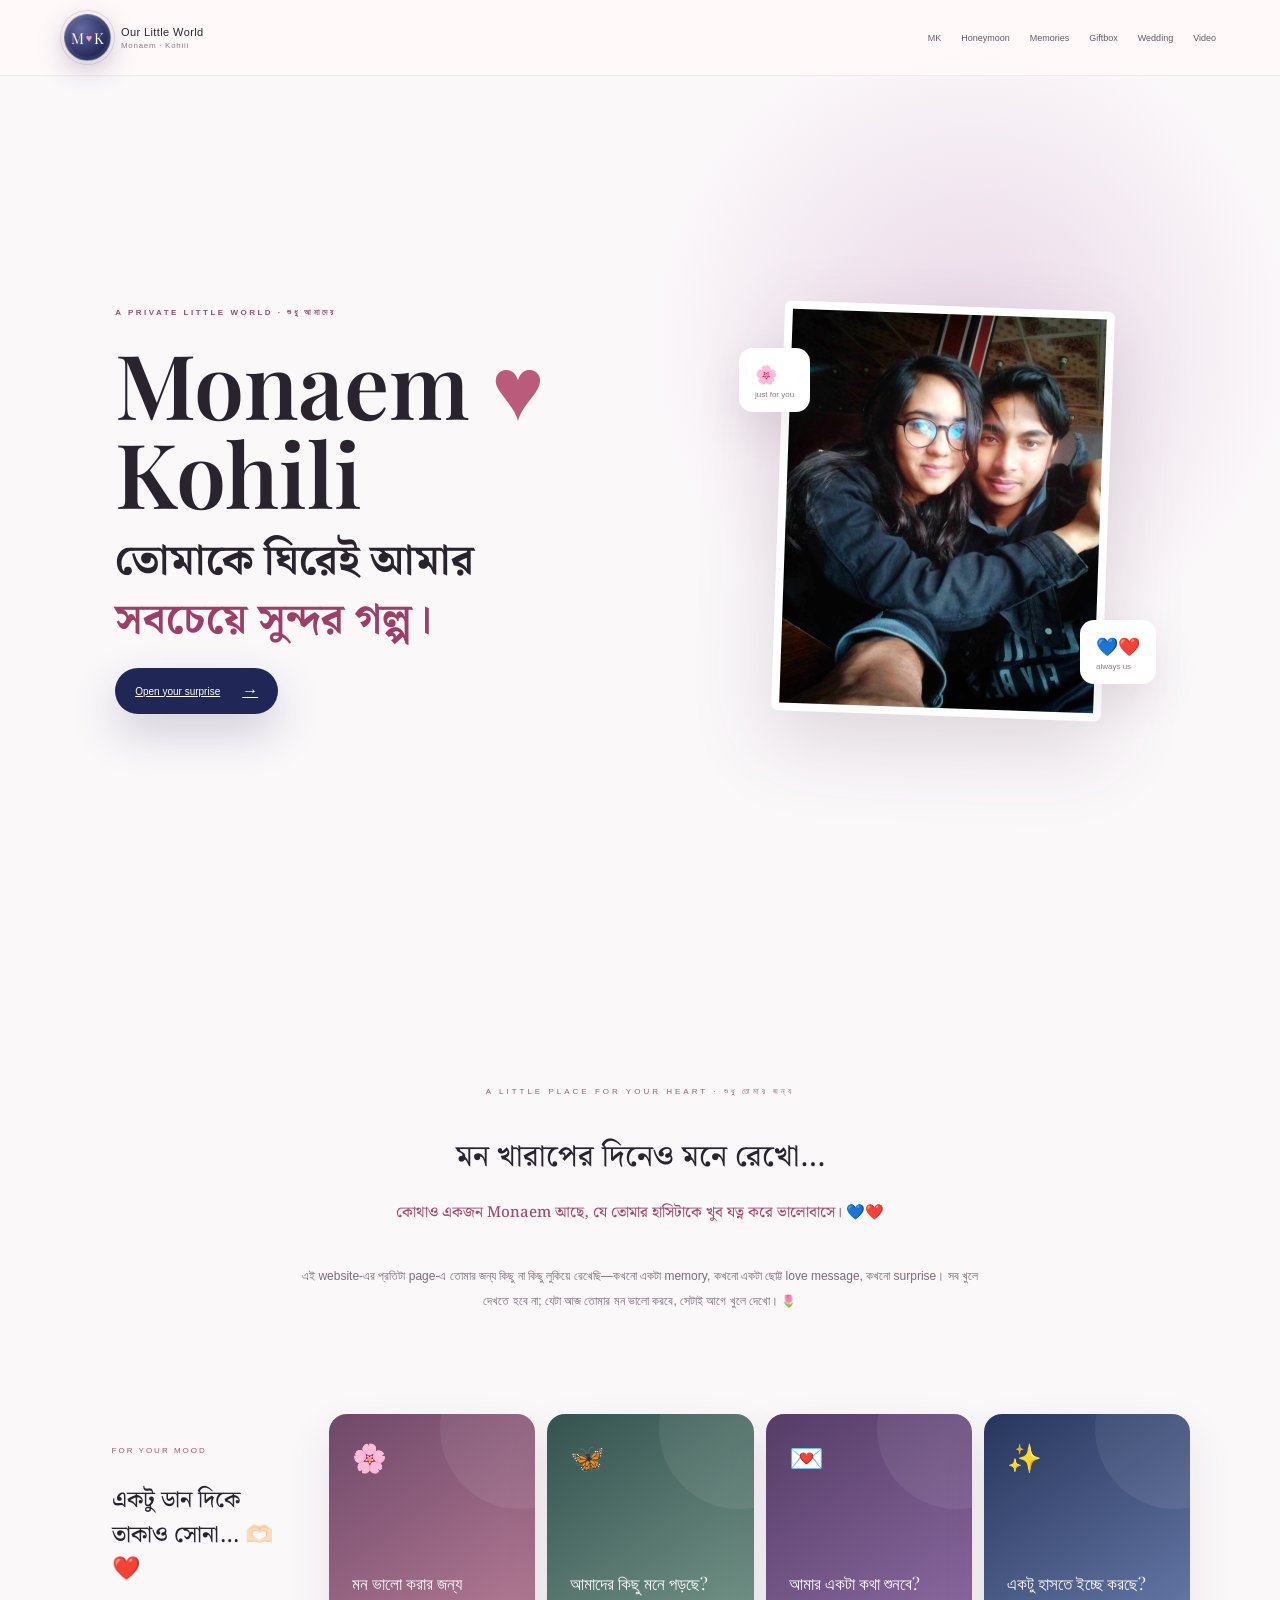
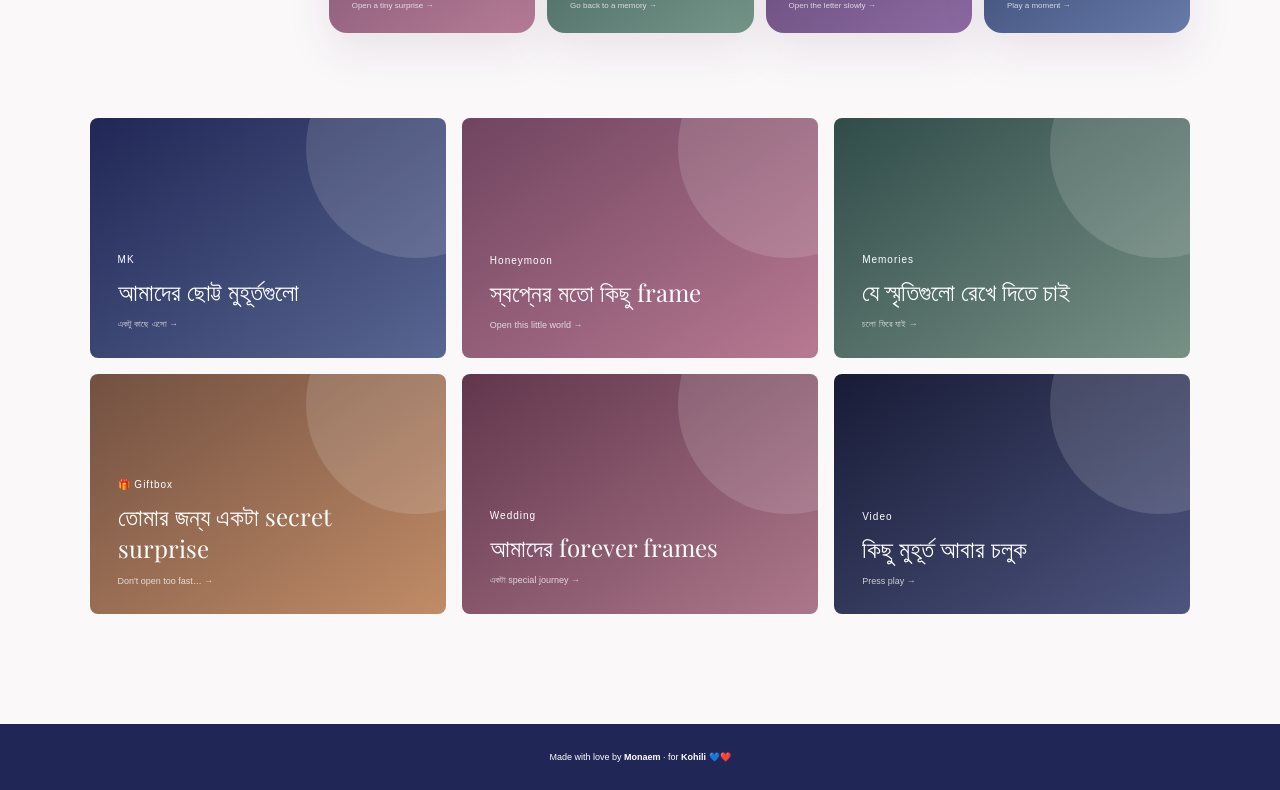
==== index.html @ af4879c7 "First commit" ====
<!doctype html>
<html lang="bn">
<head>
<meta charset="utf-8"><meta name="viewport" content="width=device-width,initial-scale=1">
<title>Monaem ♥ Kohili — Our Little World</title>
<link href="https://fonts.googleapis.com/css2?family=Noto+Serif+Bengali:wght@400;500;600;700&family=Playfair+Display:wght@500;600;700&display=swap" rel="stylesheet">
<link rel="stylesheet" href="style.css">
</head>
<body>
<div class="petals"></div>
<nav>
<a class="logo" href="index.html"><span class="mkmark"><i>M</i><b>♥</b><i>K</i></span><strong>Our Little World<small>Monaem · Kohili</small></strong></a>
<div class="links">
<a href="mk.html">MK</a><a href="honeymoon.html">Honeymoon</a><a href="memories.html">Memories</a>
<a href="giftbox.html">Giftbox</a><a href="wedding.html">Wedding</a><a href="video.html">Video</a>
</div>
</nav>
<section class="hero">
<div class="copy">
<div class="eyebrow">A PRIVATE LITTLE WORLD · শুধু আমাদের</div>
<h1>Monaem <i>♥</i> Kohili</h1>
<h2>তোমাকে ঘিরেই আমার<br><em>সবচেয়ে সুন্দর গল্প।</em></h2>

<a class="primary" href="giftbox.html">Open your surprise <span>→</span></a>
</div>
<div class="portrait">
<div class="photo-frame"><img src="./Mk/12.jpg" alt="Monaem & Kohili" onerror="this.style.display='none';this.parentElement.classList.add('empty')"><div class="fallback">M ♥ K<small>our favorite picture</small></div></div>
<div class="orbit one">🌸<small>just for you</small></div>
<div class="orbit two">💙❤️<small>always us</small></div>
</div>
</section>
<section class="intro">
      <span>A LITTLE PLACE FOR YOUR HEART · শুধু তোমার জন্য</span>
      <h3>মন খারাপের দিনেও মনে রেখো…<br><em>কোথাও একজন Monaem আছে, যে তোমার হাসিটাকে খুব যত্ন করে ভালোবাসে। 💙❤️</em></h3>
      <p class="intro-copy">এই website-এর প্রতিটা page-এ তোমার জন্য কিছু না কিছু লুকিয়ে রেখেছি—কখনো একটা memory, কখনো একটা ছোট্ট love message, কখনো surprise। সব খুলে দেখতে হবে না; যেটা আজ তোমার মন ভালো করবে, সেটাই আগে খুলে দেখো। 🌷</p>
    </section>
<section class="mood-tools">
  <div class="mood-title"><span>FOR YOUR MOOD</span><h3>একটু ডান দিকে তাকাও সোনা… 🫶🏻❤️</h3></div>
  <a href="giftbox.html" class="mood-card calm"><i>🌸</i><b>মন ভালো করার জন্য</b><small>Open a tiny surprise →</small></a>
  <a href="memories.html" class="mood-card memory"><i>🦋</i><b>আমাদের কিছু মনে পড়ছে?</b><small>Go back to a memory →</small></a>
  <a href="letter.html" class="mood-card letter"><i>💌</i><b>আমার একটা কথা শুনবে?</b><small>Open the letter slowly →</small></a>
  <a href="video.html" class="mood-card video"><i>✨</i><b>একটু হাসতে ইচ্ছে করছে?</b><small>Play a moment →</small></a>
</section><section class="doors">
<a class="door blue" href="mk.html"><span>MK</span><b>আমাদের ছোট্ট মুহূর্তগুলো</b><small>একটু কাছে এসো →</small></a>
<a class="door rose" href="honeymoon.html"><span>Honeymoon</span><b>স্বপ্নের মতো কিছু frame</b><small>Open this little world →</small></a>
<a class="door green" href="memories.html"><span>Memories</span><b>যে স্মৃতিগুলো রেখে দিতে চাই</b><small>চলো ফিরে যাই →</small></a>
<a class="door gold" href="giftbox.html"><span>🎁 Giftbox</span><b>তোমার জন্য একটা secret surprise</b><small>Don't open too fast… →</small></a>
<a class="door wine" href="wedding.html"><span>Wedding</span><b>আমাদের forever frames</b><small>একটা special journey →</small></a>
<a class="door night" href="video.html"><span>Video</span><b>কিছু মুহূর্ত আবার চলুক</b><small>Press play →</small></a>
</section>
<footer>Made with love by <b>Monaem</b> · for <b>Kohili</b> 💙❤️</footer>
<script src="script.js"></script>
</body></html>
---- style.css ----
*{box-sizing:border-box}html{scroll-behavior:smooth}body{margin:0;color:#29232d;background:#fbf8fa;font-family:"Noto Serif Bengali",serif}.petals{position:fixed;inset:0;pointer-events:none;z-index:99;overflow:hidden}.petal{position:absolute;top:-30px;font-size:18px;animation:fall linear forwards;opacity:.7}@keyframes fall{to{transform:translate3d(var(--x),110vh,0) rotate(420deg);opacity:0}}nav{height:76px;position:fixed;z-index:20;top:0;left:0;right:0;display:flex;align-items:center;justify-content:space-between;padding:0 5vw;background:#fffaf9d9;backdrop-filter:blur(20px);border-bottom:1px solid #39223212}.logo{display:flex;align-items:center;gap:10px;color:#2b2630}.logo span{width:40px;height:40px;border-radius:50%;display:grid;place-items:center;background:#202756;color:#fff;font:12px Georgia}.logo strong{font:11px Arial}.logo small{display:block;font-size:8px;color:#8e7c87;margin-top:3px}.links{display:flex;gap:20px}.links a{font:9px Arial;color:#665763}.hero{min-height:100vh;padding:130px 9vw 80px;display:grid;grid-template-columns:1.1fr .9fr;gap:5vw;align-items:center;background:radial-gradient(circle at 76% 35%,#ead9e8,transparent 28%),#fbf8fa}.eyebrow{font:600 8px Arial;letter-spacing:2.5px;color:#a14c70}.hero h1{font:600 clamp(50px,7vw,92px)/1 "Playfair Display";margin:20px 0 15px}.hero h1 i{color:#bb5b7c;font-style:normal}.hero h2{font-size:clamp(25px,3.3vw,44px);line-height:1.4;margin:0}.hero h2 em{font-style:normal;color:#9d3e67}.hero p{max-width:630px;font:12px/2.1 Arial;color:#776b74}.primary{display:inline-flex;gap:22px;align-items:center;margin-top:18px;padding:14px 20px;border-radius:50px;background:#202756;color:white;font:10px Arial;box-shadow:0 18px 45px #20275635}.primary span{font-size:16px}.portrait{height:510px;display:grid;place-items:center;position:relative}.photo-frame{width:min(330px,70vw);height:410px;padding:8px;background:#fff;border-radius:7px;box-shadow:0 30px 80px #4b33452b;transform:rotate(2deg);overflow:hidden}.photo-frame img{width:100%;height:100%;object-fit:cover}.photo-frame.empty{background:linear-gradient(145deg,#242b5d,#8b627d);display:grid;place-items:center}.fallback{font:46px "Playfair Display";color:#fff;text-align:center}.fallback small{display:block;font:9px Arial;letter-spacing:2px;margin-top:10px;color:#e8cbd7}.orbit{position:absolute;background:#fff;border-radius:14px;padding:13px 16px;box-shadow:0 18px 45px #4b33451b;font-size:18px;animation:float 4s ease-in-out infinite}.orbit small{display:block;font:8px Arial;color:#8c7d86}.one{left:4%;top:18%}.two{right:2%;bottom:16%;animation-delay:-1.5s}@keyframes float{50%{transform:translateY(-12px)}}.intro{text-align:center;padding:80px 20px 45px}.intro span{font:8px Arial;letter-spacing:3px;color:#aa5575}.intro h3{font-size:25px;line-height:1.7;font-weight:500}.intro em{font-style:normal;color:#a24a6d;font-size:15px}.doors{padding:20px 7vw 110px;display:grid;grid-template-columns:repeat(3,1fr);gap:16px}.door{min-height:240px;border-radius:8px;padding:28px;color:#fff;display:flex;flex-direction:column;justify-content:flex-end;position:relative;overflow:hidden;transition:.5s}.door:before{content:"";position:absolute;width:220px;height:220px;border-radius:50%;right:-80px;top:-80px;background:#fff2}.door:hover{transform:translateY(-10px) scale(1.015);box-shadow:0 30px 65px #35253635}.door span{font:10px Arial;letter-spacing:1px;position:relative}.door b{font:24px "Playfair Display";margin-top:10px;position:relative}.door small{font:9px Arial;opacity:.75;margin-top:12px;position:relative}.blue{background:linear-gradient(145deg,#202756,#596691)}.rose{background:linear-gradient(145deg,#70445f,#b87992)}.green{background:linear-gradient(145deg,#304c49,#789187)}.gold{background:linear-gradient(145deg,#725041,#c18c67)}.wine{background:linear-gradient(145deg,#61364c,#ad778b)}.night{background:linear-gradient(145deg,#171b36,#4e557f)}footer{text-align:center;padding:28px;background:#202756;color:#fff;font:9px Arial}@media(max-width:850px){.links{display:none}.hero{grid-template-columns:1fr;padding-top:110px}.portrait{height:420px}.doors{grid-template-columns:1fr 1fr}}@media(max-width:550px){.doors{grid-template-columns:1fr}.portrait{height:380px}.photo-frame{height:320px}}

/* Premium navigation + logo polish */
nav a{text-decoration:none!important;border-bottom:0!important}nav a:hover{text-decoration:none!important;border-bottom:0!important}
.logo{text-decoration:none!important}.logo .mkmark{width:47px;height:47px;border-radius:50%;display:flex;align-items:center;justify-content:center;gap:2px;background:radial-gradient(circle at 35% 30%,#6569a0,#202756 72%);border:1px solid #ffffff55;box-shadow:0 8px 28px #20275645, inset 0 0 0 3px #ffffff12;position:relative;font-family:"Playfair Display";color:#fff}.logo .mkmark:after{content:"";position:absolute;inset:-5px;border:1px solid #b76b8738;border-radius:50%;transform:rotate(-12deg)}.logo .mkmark i{font-style:normal;font-size:15px}.logo .mkmark b{font-size:11px;color:#f0a5bd}.logo strong{letter-spacing:.4px}.logo small{letter-spacing:.7px}
/* Balanced 7-card gallery: center the final row instead of leaving it awkwardly empty. */
.gallery, .cards, .grid, .memory-grid, .photo-grid {
  justify-content: center !important;
}
@media (min-width: 720px) {
  .gallery, .cards, .grid, .memory-grid, .photo-grid {
    grid-template-columns: repeat(4, minmax(0, 1fr)) !important;
  }
}

/* V5 home: larger, richer love dashboard */
.hero{min-height:108vh}.hero-message{font-size:13px!important;line-height:2.15!important}.hero-message strong{color:#9d3e67}
.intro{padding:105px 20px 55px}.intro h3{font-size:30px}.intro-copy{max-width:700px;margin:25px auto 0;font:12px/2.1 Arial;color:#7c6c76}
.mood-tools{padding:45px 7vw 65px;display:grid;grid-template-columns:1.1fr repeat(4,1fr);gap:12px;align-items:stretch}
.mood-title{padding:22px}.mood-title span{font:8px Arial;letter-spacing:2px;color:#aa5575}.mood-title h3{font:23px/1.5 "Noto Serif Bengali";font-weight:500}
.mood-card{min-height:190px;padding:23px;border-radius:18px;color:#fff;display:flex;flex-direction:column;justify-content:flex-end;position:relative;overflow:hidden;transition:.55s cubic-bezier(.2,.8,.2,1);box-shadow:0 18px 45px #30223018}
.mood-card:after{content:"";position:absolute;width:160px;height:160px;border-radius:50%;right:-65px;top:-65px;background:#fff1}.mood-card:hover{transform:translateY(-8px);box-shadow:0 30px 65px #30223035}.mood-card i{font-style:normal;font-size:28px;position:relative;z-index:1;margin-bottom:auto}.mood-card b,.mood-card small{position:relative;z-index:1}.mood-card b{font:17px "Playfair Display"}.mood-card small{font:8px Arial;opacity:.75;margin-top:7px}
.mood-card.calm{background:linear-gradient(145deg,#6f4869,#b67c96)}.mood-card.memory{background:linear-gradient(145deg,#34524f,#76968a)}.mood-card.letter{background:linear-gradient(145deg,#553c66,#8d6ba3)}.mood-card.video{background:linear-gradient(145deg,#28365d,#677aa9)}
@media(max-width:1000px){.mood-tools{grid-template-columns:repeat(2,1fr)}.mood-title{grid-column:1/-1;text-align:center}}
@media(max-width:550px){.hero{min-height:100svh}.hero-message{font-size:11px!important}.intro{padding:75px 18px 35px}.intro h3{font-size:23px}.intro-copy{font-size:10px}.mood-tools{padding:30px 15px 55px;grid-template-columns:1fr 1fr}.mood-title{padding:12px 5px}.mood-title h3{font-size:20px}.mood-card{min-height:165px;padding:17px;border-radius:14px}.mood-card b{font-size:14px}}

/* V6 — MOBILE FIRST POLISH */
html,body{width:100%;max-width:100%;overflow-x:hidden}
img,video{max-width:100%;height:auto}
button,a{touch-action:manipulation}
@media(max-width:600px){
  body{font-size:14px}
  nav{width:100%;min-width:0;gap:10px}
  nav a,nav b{white-space:nowrap;overflow:hidden;text-overflow:ellipsis}
  nav a{padding:8px 2px}
  .hero{width:100%;min-height:100svh;padding-left:18px!important;padding-right:18px!important}
  .hero h1{max-width:100%;font-size:clamp(40px,12vw,58px)!important;line-height:1.03!important}
  .hero-message{max-width:340px;margin-left:auto;margin-right:auto}
  .mood-tools{width:100%;padding-left:12px!important;padding-right:12px!important;grid-template-columns:1fr 1fr!important;gap:9px!important}
  .mood-card{min-width:0;min-height:150px;padding:15px!important}
  .mood-card b{font-size:13px!important;line-height:1.35}
  .mood-card small{line-height:1.35}
  .intro{padding-left:18px!important;padding-right:18px!important}
  .intro h3{line-height:1.5!important}
  .doors{padding-left:12px!important;padding-right:12px!important}
  .doors>*{min-width:0}
  .gallery{width:100%;column-count:2!important;column-gap:8px!important;padding-left:8px!important;padding-right:8px!important}
  .card,.card:nth-child(n){width:100%;height:auto!important;aspect-ratio:.78;margin-bottom:8px!important;border-radius:13px}
  .caption{left:11px!important;right:11px!important;bottom:11px!important}
  .caption b{font-size:14px!important;line-height:1.25}
  .caption small{font-size:7px!important}
  .paper{max-height:88svh;overflow-y:auto;width:min(94vw,600px)!important;padding:34px 22px!important}
  .paper p{font-size:12px;line-height:1.85}
}
@media(max-width:380px){
  nav{padding-left:10px!important;padding-right:10px!important}
  nav a,nav b{font-size:8px!important}
  .mood-tools{gap:7px!important}
  .mood-card{min-height:140px;padding:12px!important}
  .mood-card i{font-size:22px}
  .mood-card b{font-size:12px!important}
  .gallery{column-gap:6px!important}
}
@media(min-width:601px){
  .gallery{column-count:3}
}

.door,
.door *,
.mood-card,
.mood-card * {
  text-decoration: none !important;
  border-bottom: none !important;
}
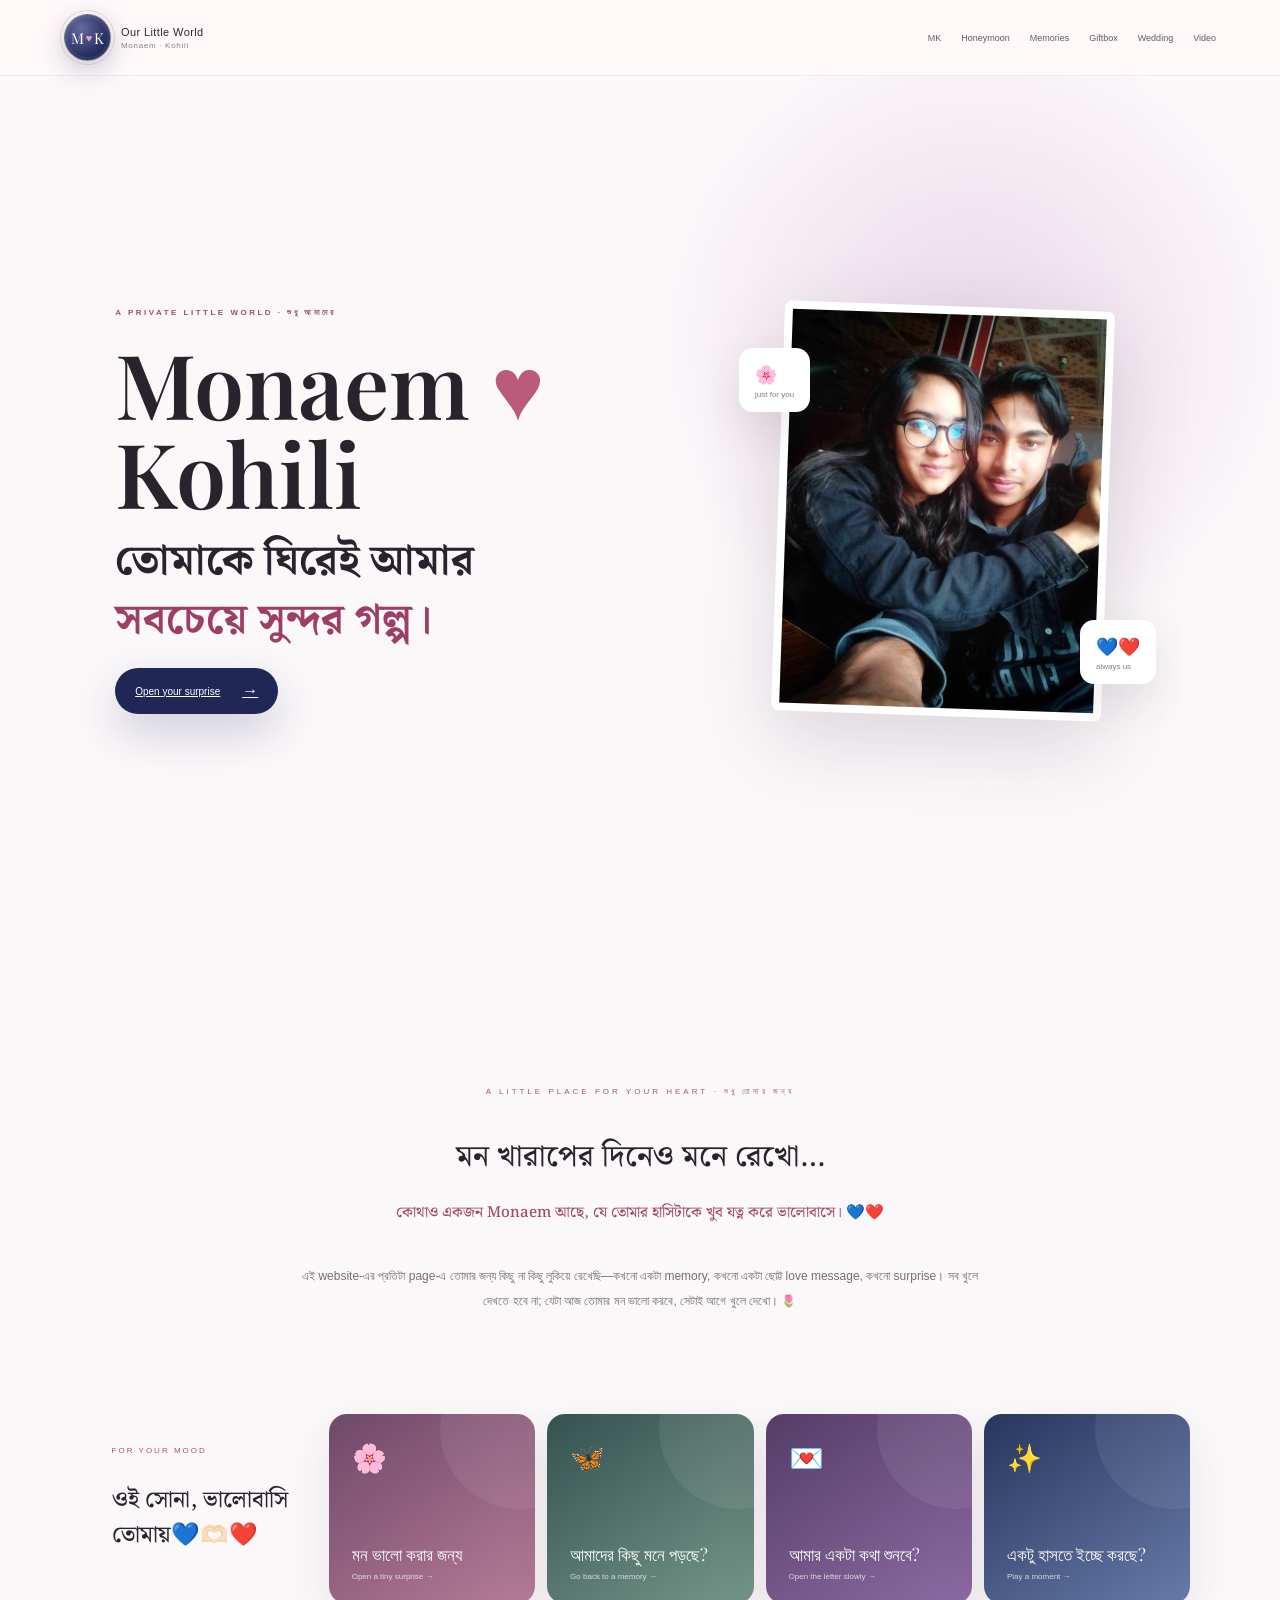
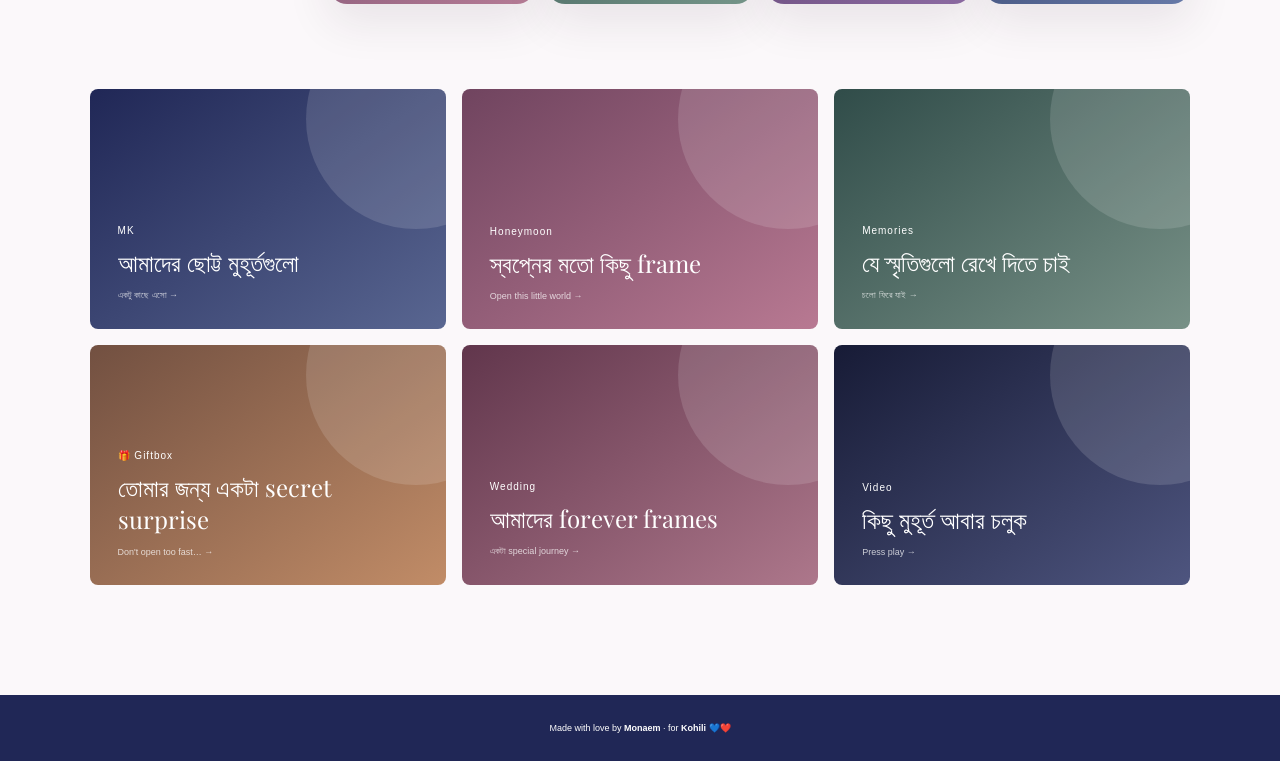
==== commit b2e5f7c6: "Updated love note" ====
--- a/index.html
+++ b/index.html
@@ -35,7 +35,7 @@
       <p class="intro-copy">এই website-এর প্রতিটা page-এ তোমার জন্য কিছু না কিছু লুকিয়ে রেখেছি—কখনো একটা memory, কখনো একটা ছোট্ট love message, কখনো surprise। সব খুলে দেখতে হবে না; যেটা আজ তোমার মন ভালো করবে, সেটাই আগে খুলে দেখো। 🌷</p>
     </section>
 <section class="mood-tools">
-  <div class="mood-title"><span>FOR YOUR MOOD</span><h3>একটু ডান দিকে তাকাও সোনা… 🫶🏻❤️</h3></div>
+  <div class="mood-title"><span>FOR YOUR MOOD</span><h3>ওই সোনা, ভালোবাসি তোমায়💙🫶🏻❤️</h3></div>
   <a href="giftbox.html" class="mood-card calm"><i>🌸</i><b>মন ভালো করার জন্য</b><small>Open a tiny surprise →</small></a>
   <a href="memories.html" class="mood-card memory"><i>🦋</i><b>আমাদের কিছু মনে পড়ছে?</b><small>Go back to a memory →</small></a>
   <a href="letter.html" class="mood-card letter"><i>💌</i><b>আমার একটা কথা শুনবে?</b><small>Open the letter slowly →</small></a>
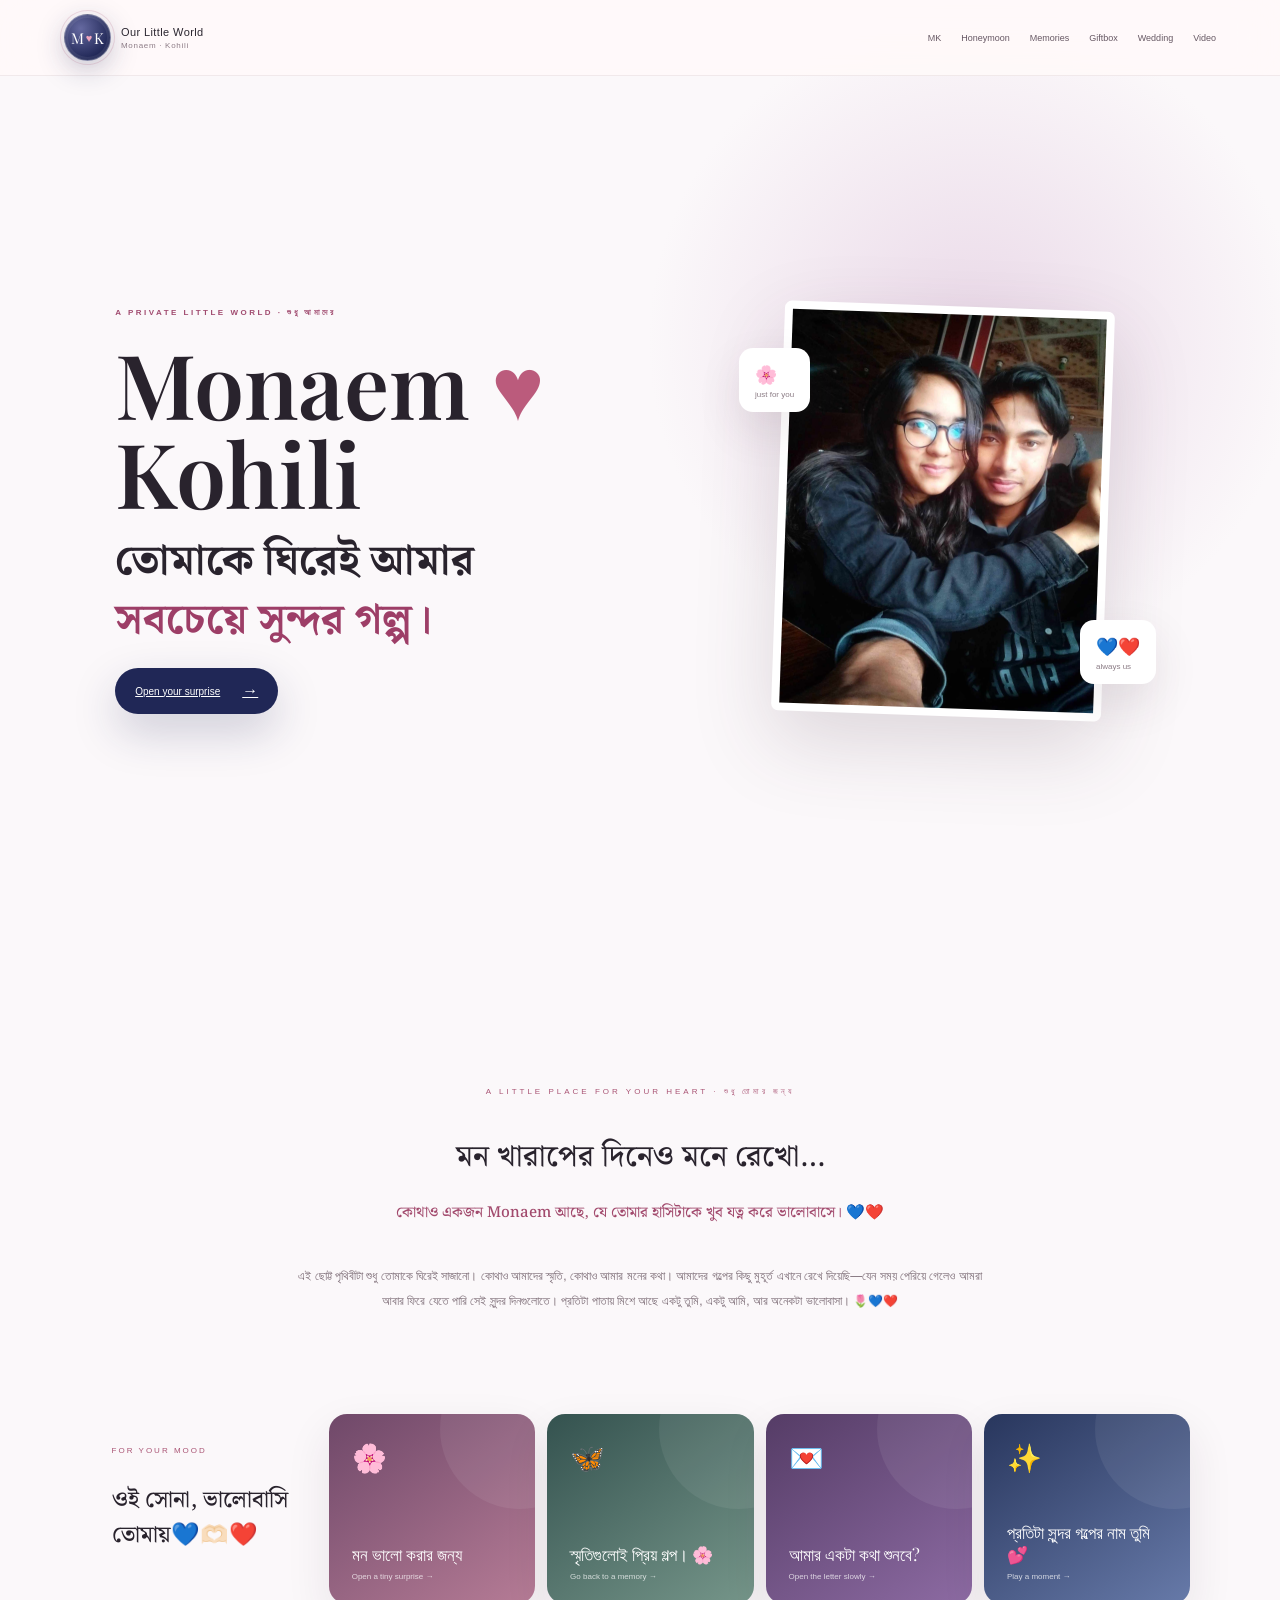
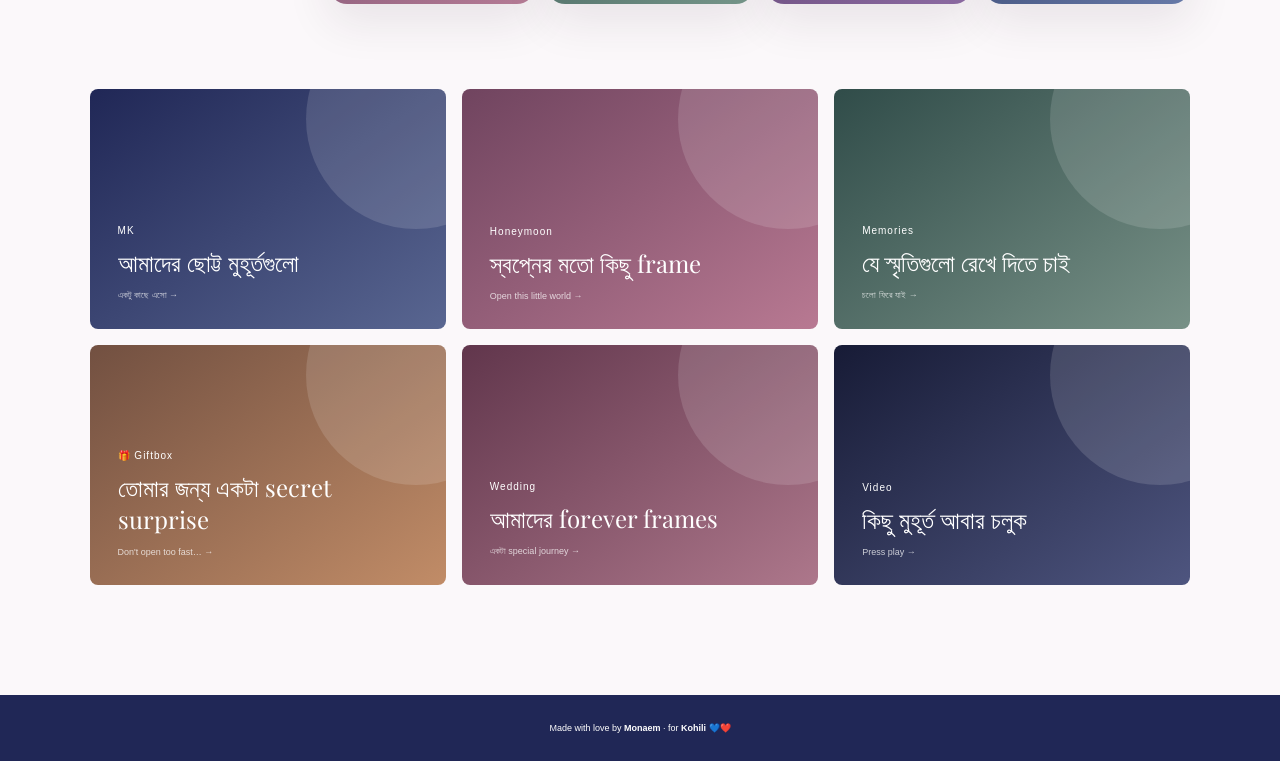
==== commit daa88dcf: "Update website" ====
--- a/index.html
+++ b/index.html
@@ -32,14 +32,14 @@
 <section class="intro">
       <span>A LITTLE PLACE FOR YOUR HEART · শুধু তোমার জন্য</span>
       <h3>মন খারাপের দিনেও মনে রেখো…<br><em>কোথাও একজন Monaem আছে, যে তোমার হাসিটাকে খুব যত্ন করে ভালোবাসে। 💙❤️</em></h3>
-      <p class="intro-copy">এই website-এর প্রতিটা page-এ তোমার জন্য কিছু না কিছু লুকিয়ে রেখেছি—কখনো একটা memory, কখনো একটা ছোট্ট love message, কখনো surprise। সব খুলে দেখতে হবে না; যেটা আজ তোমার মন ভালো করবে, সেটাই আগে খুলে দেখো। 🌷</p>
+      <p class="intro-copy">এই ছোট্ট পৃথিবীটা শুধু তোমাকে ঘিরেই সাজানো। কোথাও আমাদের স্মৃতি, কোথাও আমার মনের কথা। আমাদের গল্পের কিছু মুহূর্ত এখানে রেখে দিয়েছি—যেন সময় পেরিয়ে গেলেও আমরা আবার ফিরে যেতে পারি সেই সুন্দর দিনগুলোতে। প্রতিটা পাতায় মিশে আছে একটু তুমি, একটু আমি, আর অনেকটা ভালোবাসা। 🌷💙❤️</p>
     </section>
 <section class="mood-tools">
   <div class="mood-title"><span>FOR YOUR MOOD</span><h3>ওই সোনা, ভালোবাসি তোমায়💙🫶🏻❤️</h3></div>
   <a href="giftbox.html" class="mood-card calm"><i>🌸</i><b>মন ভালো করার জন্য</b><small>Open a tiny surprise →</small></a>
-  <a href="memories.html" class="mood-card memory"><i>🦋</i><b>আমাদের কিছু মনে পড়ছে?</b><small>Go back to a memory →</small></a>
+  <a href="memories.html" class="mood-card memory"><i>🦋</i><b>স্মৃতিগুলোই প্রিয় গল্প। 🌸</b><small>Go back to a memory →</small></a>
   <a href="letter.html" class="mood-card letter"><i>💌</i><b>আমার একটা কথা শুনবে?</b><small>Open the letter slowly →</small></a>
-  <a href="video.html" class="mood-card video"><i>✨</i><b>একটু হাসতে ইচ্ছে করছে?</b><small>Play a moment →</small></a>
+  <a href="video.html" class="mood-card video"><i>✨</i><b>প্রতিটা সুন্দর গল্পের নাম তুমি 💕</b><small>Play a moment →</small></a>
 </section><section class="doors">
 <a class="door blue" href="mk.html"><span>MK</span><b>আমাদের ছোট্ট মুহূর্তগুলো</b><small>একটু কাছে এসো →</small></a>
 <a class="door rose" href="honeymoon.html"><span>Honeymoon</span><b>স্বপ্নের মতো কিছু frame</b><small>Open this little world →</small></a>
